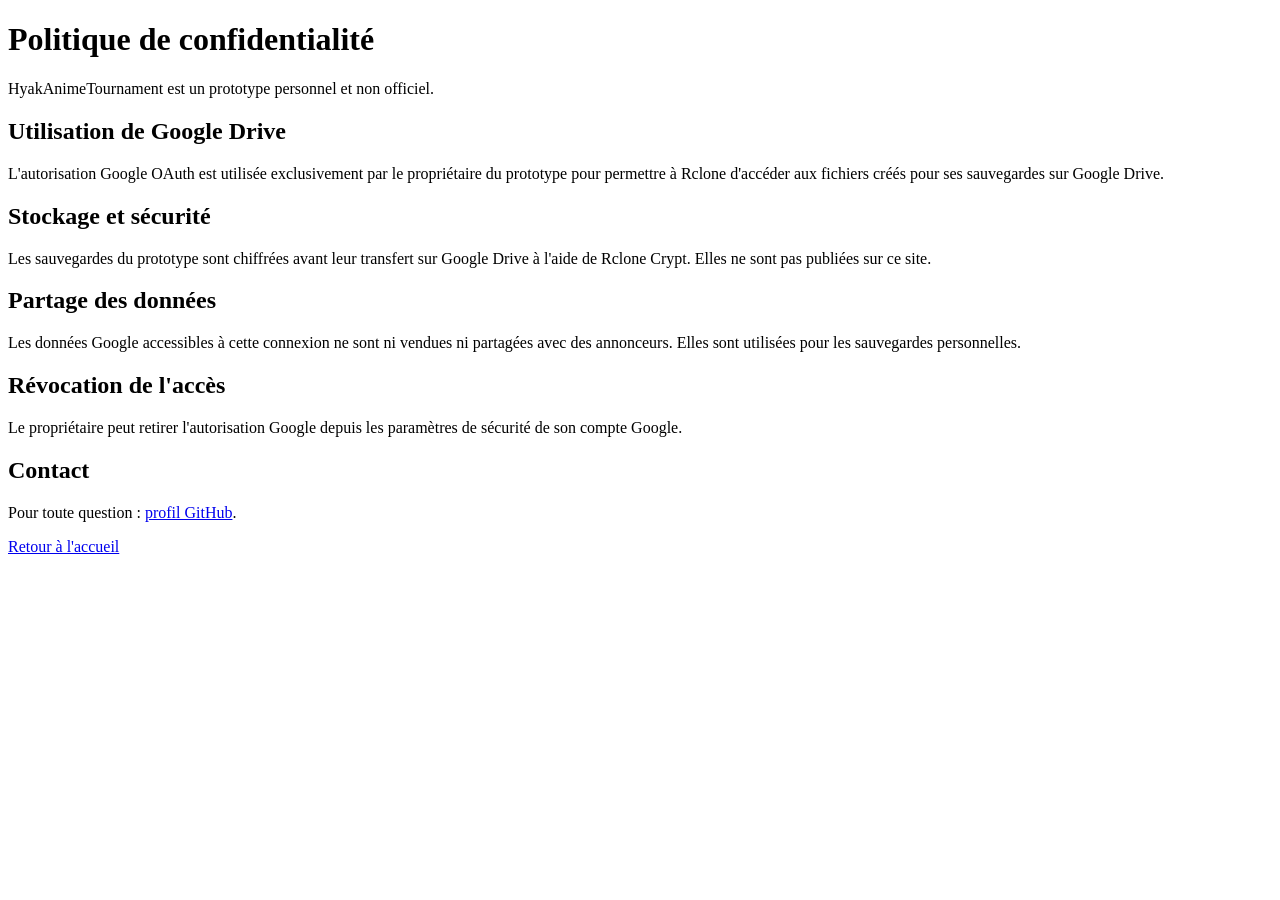
==== privacy.html @ 445efedf "Create privacy.html" ====
<!DOCTYPE html>
<html lang="fr">
<head>
  <meta charset="UTF-8">
  <meta name="viewport" content="width=device-width, initial-scale=1">
  <title>HyakAnimeTournament - Politique de confidentialité</title>
</head>
<body>
  <h1>Politique de confidentialité</h1>

  <p>HyakAnimeTournament est un prototype personnel
  et non officiel.</p>

  <h2>Utilisation de Google Drive</h2>
  <p>L'autorisation Google OAuth est utilisée
  exclusivement par le propriétaire du prototype
  pour permettre à Rclone d'accéder aux fichiers
  créés pour ses sauvegardes sur Google Drive.</p>

  <h2>Stockage et sécurité</h2>
  <p>Les sauvegardes du prototype sont chiffrées
  avant leur transfert sur Google Drive à l'aide
  de Rclone Crypt. Elles ne sont pas publiées
  sur ce site.</p>

  <h2>Partage des données</h2>
  <p>Les données Google accessibles à cette connexion
  ne sont ni vendues ni partagées avec des annonceurs.
  Elles sont utilisées pour les sauvegardes personnelles.</p>

  <h2>Révocation de l'accès</h2>
  <p>Le propriétaire peut retirer l'autorisation
  Google depuis les paramètres de sécurité
  de son compte Google.</p>

  <h2>Contact</h2>
  <p>Pour toute question :
  <a href="https://github.com/Loki-42">profil GitHub</a>.</p>

  <p><a href="index.html">Retour à l'accueil</a></p>
</body>
</html>
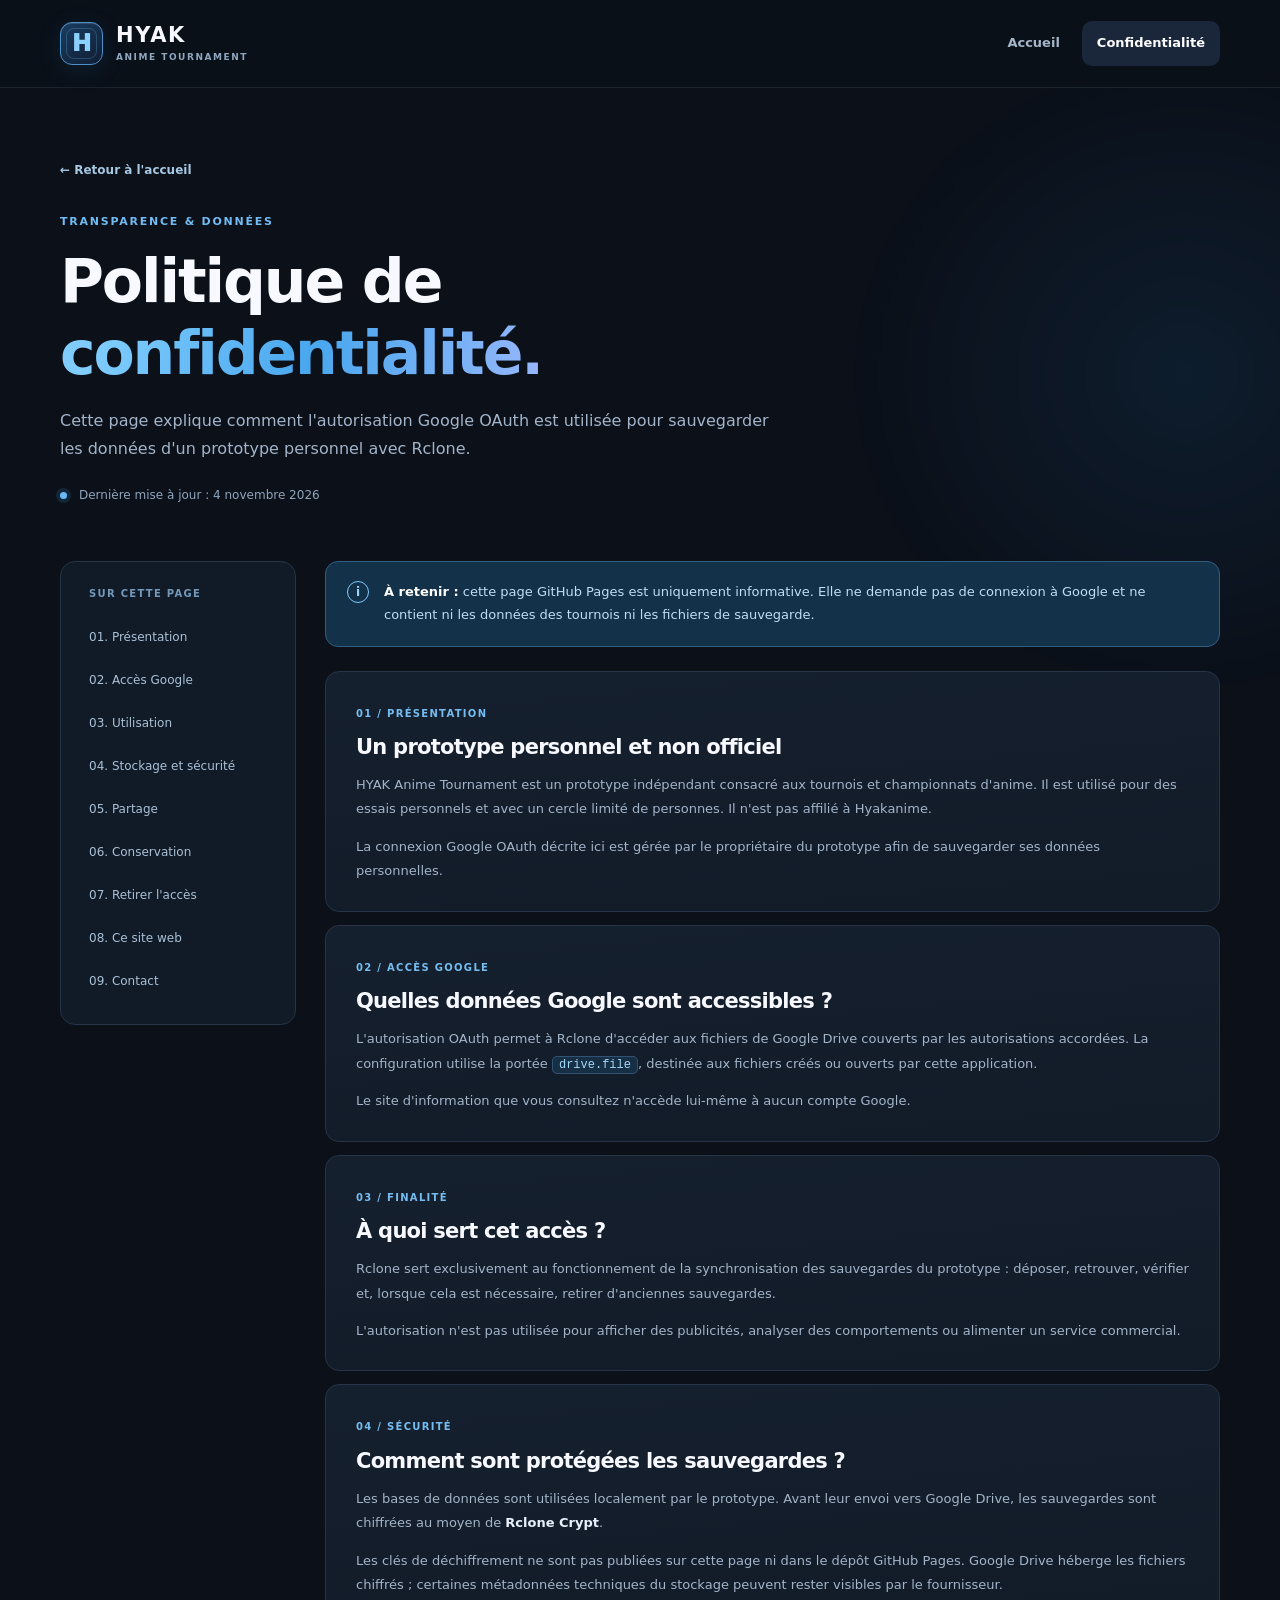
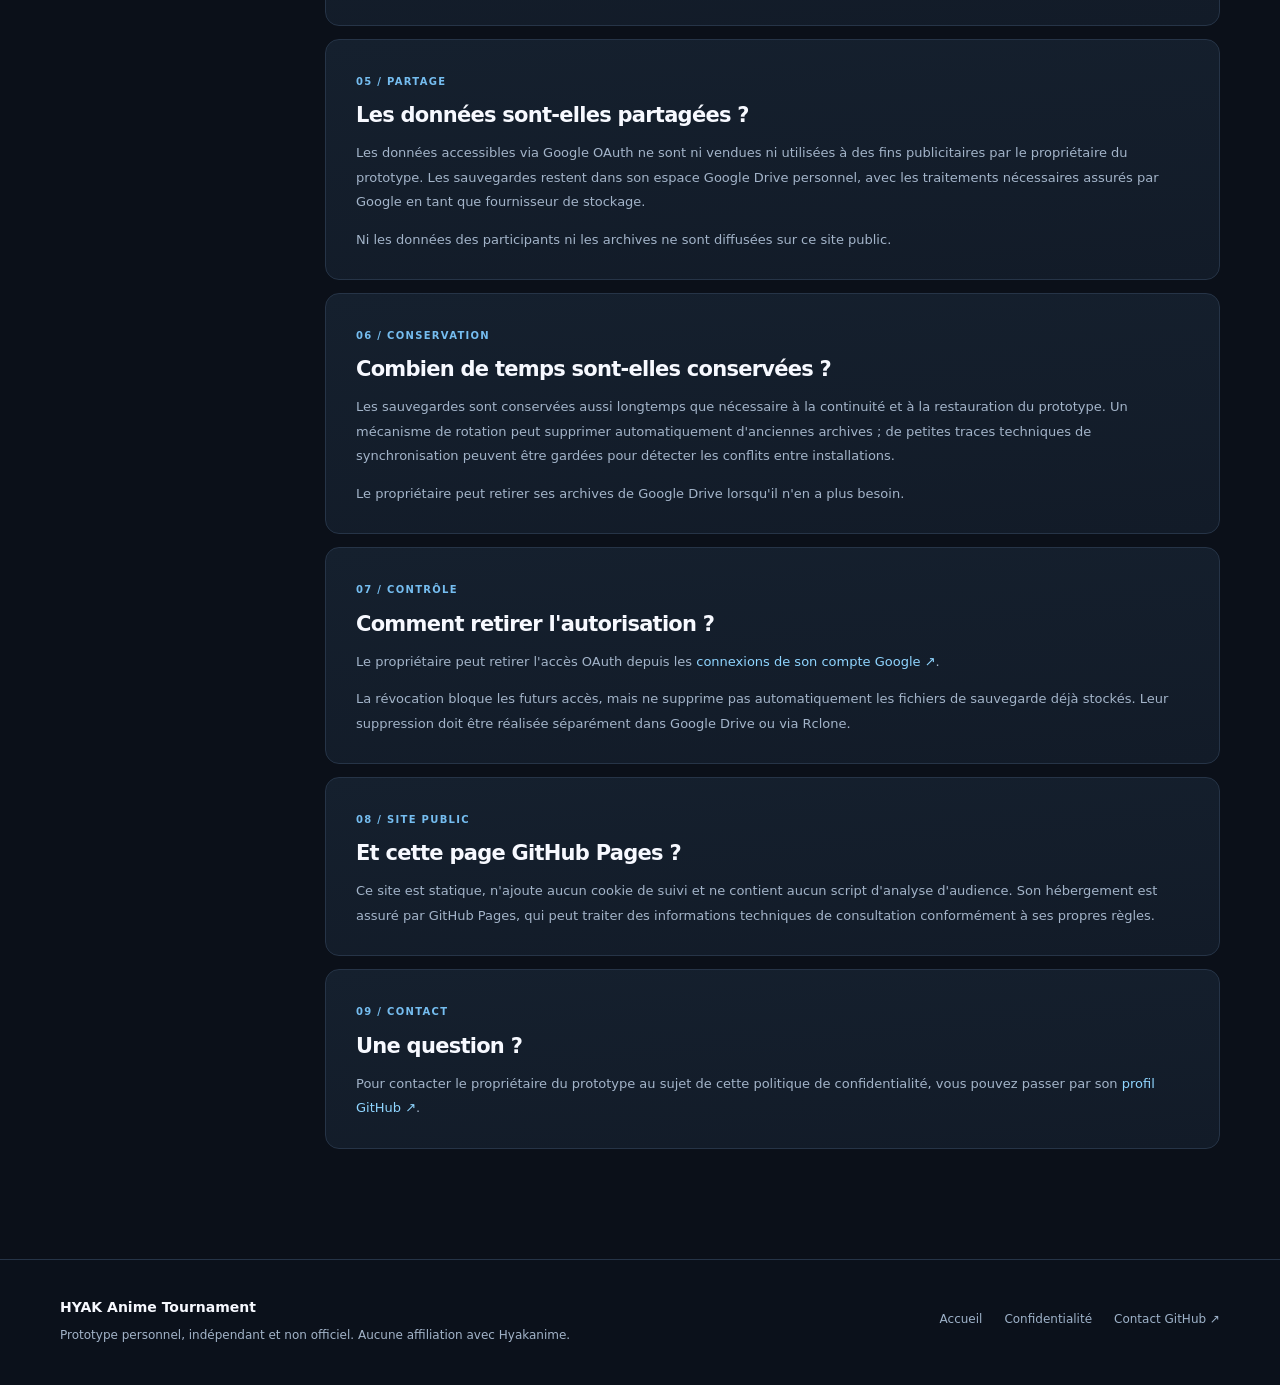
==== commit 40438660: "Add files via upload" ====
--- a/privacy.html
+++ b/privacy.html
@@ -1,43 +1,38 @@
-
-<!DOCTYPE html>
+<!doctype html>
 <html lang="fr">
 <head>
-  <meta charset="UTF-8">
+  <meta charset="utf-8">
   <meta name="viewport" content="width=device-width, initial-scale=1">
-  <title>HyakAnimeTournament - Politique de confidentialité</title>
+  <meta name="theme-color" content="#0b1019">
+  <meta name="description" content="Politique de confidentialité de HYAK Anime Tournament : utilisation de Google OAuth, Google Drive et Rclone pour les sauvegardes chiffrées d'un prototype personnel.">
+  <title>Confidentialité — HYAK Anime Tournament</title>
+  <link rel="stylesheet" href="style.css">
 </head>
 <body>
-  <h1>Politique de confidentialité</h1>
+  <a class="skip-link" href="#contenu">Aller au contenu</a>
+  <div class="ambient ambient-one" aria-hidden="true"></div>
+  <header class="site-header"><div class="container nav-content"><a href="index.html" class="brand" aria-label="HYAK Anime Tournament — Accueil"><span class="brand-mark" aria-hidden="true"><span>H</span></span><span class="brand-text"><strong>HYAK</strong><small>ANIME TOURNAMENT</small></span></a><nav class="nav-links" aria-label="Navigation principale"><a href="index.html" class="nav-link">Accueil</a><a href="privacy.html" class="nav-link is-active" aria-current="page">Confidentialité</a></nav></div></header>
 
-  <p>HyakAnimeTournament est un prototype personnel
-  et non officiel.</p>
+  <main class="container privacy-page" id="contenu">
+    <div class="privacy-heading"><a class="back-link" href="index.html">← Retour à l'accueil</a><p class="section-kicker">TRANSPARENCE & DONNÉES</p><h1>Politique de <span class="gradient-text">confidentialité.</span></h1><p>Cette page explique comment l'autorisation Google OAuth est utilisée pour sauvegarder les données d'un prototype personnel avec Rclone.</p><div class="updated-line"><span class="status-dot" aria-hidden="true"></span> Dernière mise à jour : 4 novembre 2026</div></div>
 
-  <h2>Utilisation de Google Drive</h2>
-  <p>L'autorisation Google OAuth est utilisée
-  exclusivement par le propriétaire du prototype
-  pour permettre à Rclone d'accéder aux fichiers
-  créés pour ses sauvegardes sur Google Drive.</p>
+    <div class="privacy-layout">
+      <aside class="privacy-toc" aria-label="Sommaire"><strong>SUR CETTE PAGE</strong><a href="#responsable">01. Présentation</a><a href="#donnees">02. Accès Google</a><a href="#utilisation">03. Utilisation</a><a href="#securite">04. Stockage et sécurité</a><a href="#partage">05. Partage</a><a href="#conservation">06. Conservation</a><a href="#retrait">07. Retirer l'accès</a><a href="#site">08. Ce site web</a><a href="#contact">09. Contact</a></aside>
+      <div class="privacy-sections">
+        <div class="notice"><span class="notice-icon" aria-hidden="true">i</span><p><strong>À retenir :</strong> cette page GitHub Pages est uniquement informative. Elle ne demande pas de connexion à Google et ne contient ni les données des tournois ni les fichiers de sauvegarde.</p></div>
+        <section class="policy-card" id="responsable"><span class="policy-number">01 / PRÉSENTATION</span><h2>Un prototype personnel et non officiel</h2><p>HYAK Anime Tournament est un prototype indépendant consacré aux tournois et championnats d'anime. Il est utilisé pour des essais personnels et avec un cercle limité de personnes. Il n'est pas affilié à Hyakanime.</p><p>La connexion Google OAuth décrite ici est gérée par le propriétaire du prototype afin de sauvegarder ses données personnelles.</p></section>
+        <section class="policy-card" id="donnees"><span class="policy-number">02 / ACCÈS GOOGLE</span><h2>Quelles données Google sont accessibles ?</h2><p>L'autorisation OAuth permet à Rclone d'accéder aux fichiers de Google Drive couverts par les autorisations accordées. La configuration utilise la portée <code>drive.file</code>, destinée aux fichiers créés ou ouverts par cette application.</p><p>Le site d'information que vous consultez n'accède lui-même à aucun compte Google.</p></section>
+        <section class="policy-card" id="utilisation"><span class="policy-number">03 / FINALITÉ</span><h2>À quoi sert cet accès ?</h2><p>Rclone sert exclusivement au fonctionnement de la synchronisation des sauvegardes du prototype : déposer, retrouver, vérifier et, lorsque cela est nécessaire, retirer d'anciennes sauvegardes.</p><p>L'autorisation n'est pas utilisée pour afficher des publicités, analyser des comportements ou alimenter un service commercial.</p></section>
+        <section class="policy-card" id="securite"><span class="policy-number">04 / SÉCURITÉ</span><h2>Comment sont protégées les sauvegardes ?</h2><p>Les bases de données sont utilisées localement par le prototype. Avant leur envoi vers Google Drive, les sauvegardes sont chiffrées au moyen de <strong>Rclone Crypt</strong>.</p><p>Les clés de déchiffrement ne sont pas publiées sur cette page ni dans le dépôt GitHub Pages. Google Drive héberge les fichiers chiffrés ; certaines métadonnées techniques du stockage peuvent rester visibles par le fournisseur.</p></section>
+        <section class="policy-card" id="partage"><span class="policy-number">05 / PARTAGE</span><h2>Les données sont-elles partagées ?</h2><p>Les données accessibles via Google OAuth ne sont ni vendues ni utilisées à des fins publicitaires par le propriétaire du prototype. Les sauvegardes restent dans son espace Google Drive personnel, avec les traitements nécessaires assurés par Google en tant que fournisseur de stockage.</p><p>Ni les données des participants ni les archives ne sont diffusées sur ce site public.</p></section>
+        <section class="policy-card" id="conservation"><span class="policy-number">06 / CONSERVATION</span><h2>Combien de temps sont-elles conservées ?</h2><p>Les sauvegardes sont conservées aussi longtemps que nécessaire à la continuité et à la restauration du prototype. Un mécanisme de rotation peut supprimer automatiquement d'anciennes archives ; de petites traces techniques de synchronisation peuvent être gardées pour détecter les conflits entre installations.</p><p>Le propriétaire peut retirer ses archives de Google Drive lorsqu'il n'en a plus besoin.</p></section>
+        <section class="policy-card" id="retrait"><span class="policy-number">07 / CONTRÔLE</span><h2>Comment retirer l'autorisation ?</h2><p>Le propriétaire peut retirer l'accès OAuth depuis les <a href="https://myaccount.google.com/connections" target="_blank" rel="noopener noreferrer">connexions de son compte Google ↗</a>.</p><p>La révocation bloque les futurs accès, mais ne supprime pas automatiquement les fichiers de sauvegarde déjà stockés. Leur suppression doit être réalisée séparément dans Google Drive ou via Rclone.</p></section>
+        <section class="policy-card" id="site"><span class="policy-number">08 / SITE PUBLIC</span><h2>Et cette page GitHub Pages ?</h2><p>Ce site est statique, n'ajoute aucun cookie de suivi et ne contient aucun script d'analyse d'audience. Son hébergement est assuré par GitHub Pages, qui peut traiter des informations techniques de consultation conformément à ses propres règles.</p></section>
+        <section class="policy-card" id="contact"><span class="policy-number">09 / CONTACT</span><h2>Une question ?</h2><p>Pour contacter le propriétaire du prototype au sujet de cette politique de confidentialité, vous pouvez passer par son <a href="https://github.com/Loki-42" target="_blank" rel="noopener noreferrer">profil GitHub ↗</a>.</p></section>
+      </div>
+    </div>
+  </main>
 
-  <h2>Stockage et sécurité</h2>
-  <p>Les sauvegardes du prototype sont chiffrées
-  avant leur transfert sur Google Drive à l'aide
-  de Rclone Crypt. Elles ne sont pas publiées
-  sur ce site.</p>
-
-  <h2>Partage des données</h2>
-  <p>Les données Google accessibles à cette connexion
-  ne sont ni vendues ni partagées avec des annonceurs.
-  Elles sont utilisées pour les sauvegardes personnelles.</p>
-
-  <h2>Révocation de l'accès</h2>
-  <p>Le propriétaire peut retirer l'autorisation
-  Google depuis les paramètres de sécurité
-  de son compte Google.</p>
-
-  <h2>Contact</h2>
-  <p>Pour toute question :
-  <a href="https://github.com/Loki-42">profil GitHub</a>.</p>
-
-  <p><a href="index.html">Retour à l'accueil</a></p>
+  <footer class="site-footer"><div class="container footer-inner"><div><strong>HYAK Anime Tournament</strong><p>Prototype personnel, indépendant et non officiel. Aucune affiliation avec Hyakanime.</p></div><div class="footer-links"><a href="index.html">Accueil</a><a href="privacy.html">Confidentialité</a><a href="https://github.com/Loki-42" target="_blank" rel="noopener noreferrer">Contact GitHub ↗</a></div></div></footer>
 </body>
 </html>
--- a/style.css
+++ b/style.css
@@ -0,0 +1,125 @@
+/* HYAK Anime Tournament — site d'information OAuth.
+   Design autonome inspiré de l'interface du prototype.
+   Aucune police, image, bibliothèque ou script externe. */
+:root {
+  color-scheme: dark;
+  --bg: #0b1019;
+  --surface: #131c29;
+  --surface-light: #192538;
+  --line: #263447;
+  --muted: #a3b4c9;
+  --text: #f7f9ff;
+  --accent: #46aaf3;
+  --accent-soft: #8fd5ff;
+  --radius: 18px;
+}
+*,*::before,*::after{box-sizing:border-box}
+html{scroll-behavior:smooth}
+body{margin:0;background:var(--bg);color:var(--text);font:15px/1.75 system-ui,-apple-system,"Segoe UI",Roboto,Arial,sans-serif;min-height:100vh;overflow-x:hidden}
+a{color:var(--accent-soft);text-decoration:none}
+a:hover{color:#fff}
+:focus-visible{outline:2px solid var(--accent-soft);outline-offset:4px;border-radius:3px}
+::selection{background:#21638b;color:#fff}
+.container{width:min(1160px,calc(100% - 48px));margin-inline:auto}
+.skip-link{position:absolute;top:-80px;left:16px;z-index:1000;padding:12px 16px;background:#fff;color:#09121c;border-radius:8px}
+.skip-link:focus{top:10px}
+.ambient{position:absolute;pointer-events:none;z-index:-1;filter:blur(5px)}
+.ambient-one{top:40px;right:-260px;width:710px;height:670px;background:radial-gradient(ellipse at center,rgba(33,123,192,.12),transparent 67%)}
+.ambient-two{top:730px;left:-360px;width:620px;height:520px;background:radial-gradient(ellipse at center,rgba(66,112,206,.08),transparent 67%)}
+.site-header{height:88px;border-bottom:1px solid rgba(143,177,214,.12);background:rgba(11,16,25,.88);position:relative;z-index:2}
+.nav-content{display:flex;align-items:center;justify-content:space-between;height:100%;gap:20px}
+.brand{display:inline-flex;align-items:center;gap:13px;color:var(--text)}
+.brand:hover{color:var(--text)}
+.brand-mark{width:43px;height:43px;display:grid;place-items:center;position:relative;border:1px solid #4d91cb;border-radius:12px;background:linear-gradient(145deg,#183d61,#111d32);box-shadow:inset 0 1px rgba(255,255,255,.12),0 5px 24px rgba(33,140,223,.12)}
+.brand-mark::after{content:"";position:absolute;inset:5px;border:1px solid #5b9cc455;border-radius:8px}
+.brand-mark span{color:#8bd1ff;font-weight:950;font-size:23px;line-height:1;z-index:1}
+.brand-text{display:flex;flex-direction:column;line-height:1.14;gap:4px}
+.brand-text strong{font-size:21px;letter-spacing:.08em;font-weight:880}
+.brand-text small{font-size:9px;letter-spacing:.17em;font-weight:700;color:#8fa8c1}
+.nav-links{display:flex;align-items:center;gap:7px}
+.nav-link{color:#a4b6ca;font-size:13px;font-weight:700;padding:11px 15px;border-radius:10px;transition:.2s}
+.nav-link:hover,.nav-link.is-active{color:#fff;background:#1a273a}
+.hero{display:grid;grid-template-columns:minmax(0,1.05fr) minmax(340px,.95fr);align-items:center;gap:60px}
+.hero-home{padding-top:93px;padding-bottom:100px}
+.eyebrow,.section-kicker{font-size:11px;letter-spacing:.16em;font-weight:850;color:#72bbf3}
+.eyebrow{display:flex;align-items:center;gap:9px}
+.status-dot{width:7px;height:7px;flex:none;display:inline-block;border-radius:50%;background:#68bafb;box-shadow:0 0 0 4px rgba(70,170,243,.14)}
+h1,h2,h3,p{margin-top:0}
+h1,h2,h3{line-height:1.19;letter-spacing:-.035em}
+h1{font-size:clamp(42px,5vw,68px);font-weight:830;margin:23px 0 22px}
+h2{font-size:clamp(26px,3vw,35px);font-weight:790;margin-bottom:18px}
+h3{font-size:19px;margin-bottom:12px}
+p{color:var(--muted)}
+.gradient-text{background:linear-gradient(104deg,#80cdfd 8%,#49a7ee 53%,#a1b9fd 105%);background-clip:text;-webkit-background-clip:text;color:transparent}
+.hero-lead{font-size:17px;line-height:1.85;max-width:585px}
+.hero-lead strong{color:#e1ecfa;font-weight:700}
+.hero-note{max-width:550px;font-size:13px;line-height:1.85;color:#839bb6}
+.hero-actions{display:flex;flex-wrap:wrap;gap:12px;margin-top:30px}
+.button{display:inline-flex;align-items:center;justify-content:center;gap:17px;padding:13px 19px;border-radius:11px;border:1px solid var(--line);font-size:13px;font-weight:750;transition:.2s}
+.button-primary{color:#081724;background:linear-gradient(110deg,#8bd4ff,#49a9f2);border-color:transparent;box-shadow:0 8px 27px rgba(40,151,235,.12)}
+.button-primary:hover{background:#ace2ff;color:#06101c;transform:translateY(-1px)}
+.button-outline{color:#d5e7f8;background:#151f2d}
+.button-outline:hover{border-color:#527ea3;color:#fff;background:#1a293c}
+.demo-frame{position:relative;border-radius:22px;background:#101925;border:1px solid #354860;padding:1px;box-shadow:0 35px 90px #0006,0 0 55px rgba(43,126,190,.09);transform:rotate(1.2deg)}
+.demo-frame::before{content:"";position:absolute;inset:-1px;border-radius:22px;pointer-events:none;background:linear-gradient(135deg,rgba(129,197,255,.13),transparent 45%)}
+.demo-topline{position:relative;display:flex;align-items:center;justify-content:space-between;gap:12px;border-bottom:1px solid var(--line);padding:14px 18px;font-size:9px;letter-spacing:.13em;font-weight:800;color:#8b9fb8}
+.mini-dots{display:flex;gap:5px}.mini-dots i{width:7px;height:7px;border-radius:50%;background:#3d5169;display:block}.mini-dots i:first-child{background:#d66f7b}.mini-dots i:nth-child(2){background:#d7af70}.mini-dots i:nth-child(3){background:#6dbb9b}
+.demo-live{color:#87c8ff;border:1px solid #315778;padding:4px 8px;border-radius:5px}
+.demo-inner{padding:31px 27px 26px;text-align:center}
+.demo-caption{display:flex;justify-content:space-between;gap:8px;color:#80accf;font-size:9px;letter-spacing:.1em;font-weight:800}
+.demo-inner h2{font-size:21px;margin:24px 0 25px;letter-spacing:-.02em}
+.duel-layout{display:grid;grid-template-columns:minmax(0,1fr) 34px minmax(0,1fr);gap:10px;align-items:center}
+.duel-card{padding:9px 9px 12px;background:#182334;border:1px solid #31445b;border-radius:12px}
+.poster-abstract{height:176px;display:grid;place-items:center;position:relative;overflow:hidden;border-radius:8px;isolation:isolate}
+.poster-a{background:radial-gradient(ellipse at 20% 20%,#527bac,#263f68 40%,#131e38 95%)}
+.poster-b{background:radial-gradient(ellipse at 80% 10%,#558cac,#244861 40%,#17263b 95%)}
+.poster-abstract:before,.poster-abstract:after{content:"";position:absolute;transform:rotate(35deg);border:1px solid #ffffff1b}
+.poster-abstract:before{width:170px;height:170px;border-radius:40px}
+.poster-abstract:after{width:105px;height:105px;border-radius:25px}
+.poster-ring{position:absolute;inset:-35px;z-index:-1;background:linear-gradient(140deg,transparent 35%,#ffffff18 50%,transparent 60%)}
+.poster-glyph{font-size:91px;font-weight:900;line-height:1;color:#d5ebff3d;text-shadow:0 0 45px #ffffff30}
+.versus{font-size:12px;font-weight:950;letter-spacing:-.04em;color:#80c6f6}
+.duel-name{font-size:11px;letter-spacing:.1em;font-weight:900;color:#c6dff4;margin-top:12px}
+.demo-footer{border-top:1px solid var(--line);margin-top:25px;padding-top:18px;display:flex;justify-content:space-between;align-items:center;text-align:right;gap:16px;color:#7d93ad;font-size:10px}
+.tiny-bars{display:flex;gap:3px;align-items:end}.tiny-bars i{height:7px;width:5px;background:#4c9bd2;border-radius:2px}.tiny-bars i:nth-child(2){height:12px}.tiny-bars i:nth-child(3){height:9px}.tiny-bars i:nth-child(4){height:16px}.tiny-bars i:nth-child(5){height:10px}
+.section{padding-bottom:100px}
+.section-heading{display:flex;justify-content:space-between;gap:42px;align-items:end;margin-bottom:30px}
+.section-heading h2{max-width:590px;margin-bottom:0}
+.section-heading>p{max-width:270px;font-size:13px;margin-bottom:5px}
+.section-kicker{margin-bottom:15px}
+.feature-grid{display:grid;grid-template-columns:repeat(3,minmax(0,1fr));gap:16px}
+.feature-card{background:linear-gradient(170deg,#152131,#111a26);border:1px solid var(--line);border-radius:var(--radius);padding:27px;min-height:265px;display:flex;flex-direction:column;box-shadow:0 12px 35px #0001}
+.feature-icon{width:43px;height:43px;background:#1c3650;color:#86c9fd;display:grid;place-items:center;border-radius:11px;font-size:25px;font-weight:750;margin-bottom:25px}
+.feature-card h3{margin-bottom:8px}.feature-card p{font-size:13px;line-height:1.8;margin-bottom:18px}
+.feature-index{font-size:10px;letter-spacing:.13em;color:#6485a5;font-weight:850;margin-top:auto}
+.cloud-panel{border:1px solid #335373;border-radius:21px;padding:42px;display:grid;grid-template-columns:77px 1fr;gap:28px;background:radial-gradient(circle at 100% 0,#1a3b5688,transparent 60%),linear-gradient(130deg,#182a3d,#111b29)}
+.cloud-symbol{width:67px;height:67px;display:grid;place-items:center;border-radius:17px;background:#254c6c;border:1px solid #3b7092;color:#9ed9ff}
+.cloud-copy h2{margin-bottom:16px}.cloud-copy p{font-size:14px;line-height:1.85;max-width:790px;margin-bottom:13px}.cloud-copy strong{color:#e2f0ff}
+.inline-link{display:inline-flex;align-items:center;gap:10px;color:#8fd3ff;font-weight:750;font-size:13px;margin-top:12px}
+.site-footer{border-top:1px solid var(--line);padding:34px 0 39px;background:#0b111b}
+.footer-inner{display:flex;justify-content:space-between;gap:32px;align-items:center}
+.site-footer strong{font-size:14px}.site-footer p{font-size:12px;margin:5px 0 0}.footer-links{display:flex;flex-wrap:wrap;gap:22px;font-size:12px}.footer-links a{color:#9eb2c9}
+/* Page confidentialité */
+.privacy-page{padding-top:68px;padding-bottom:110px}
+.privacy-heading{max-width:850px;margin-bottom:55px}
+.back-link{display:inline-flex;margin-bottom:31px;font-size:12px;font-weight:750;color:#a7c8e3}
+.privacy-heading h1{font-size:clamp(40px,5vw,60px);margin:12px 0 18px}
+.privacy-heading>p:not(.section-kicker){font-size:16px;max-width:730px}
+.updated-line{display:flex;align-items:center;gap:12px;color:#8ea5bd;font-size:12px;margin-top:22px}
+.privacy-layout{display:grid;grid-template-columns:236px minmax(0,1fr);gap:29px;align-items:start}
+.privacy-toc{border:1px solid var(--line);border-radius:15px;padding:23px 17px;position:sticky;top:22px;background:#111b28;display:flex;flex-direction:column;gap:4px}
+.privacy-toc strong{font-size:10px;letter-spacing:.13em;color:#7398b9;margin:0 11px 11px}
+.privacy-toc a{font-size:12px;color:#aac0d6;padding:9px 11px;border-radius:7px}.privacy-toc a:hover{color:#fff;background:#1c3146}
+.privacy-sections{display:flex;flex-direction:column;gap:13px;min-width:0}
+.notice{display:flex;gap:15px;padding:19px 21px;background:#14314a;border:1px solid #305e80;border-radius:13px;margin-bottom:11px}
+.notice-icon{width:22px;height:22px;flex:none;display:grid;place-items:center;border:1px solid #7bc9fc;border-radius:50%;font-weight:800;color:#99d7ff;font-size:12px}
+.notice p{margin:0;font-size:13px;color:#c1ddf4}.notice strong{color:#fff}
+.policy-card{scroll-margin-top:25px;background:linear-gradient(175deg,#15202e,#121b28);border:1px solid var(--line);border-radius:14px;padding:27px 30px}
+.policy-number{display:inline-block;font-size:10px;letter-spacing:.13em;font-weight:850;color:#75bdf0;margin-bottom:13px}
+.policy-card h2{font-size:21px;margin:0 0 13px}
+.policy-card p{font-size:13px;line-height:1.88;margin:0 0 13px}.policy-card p:last-child{margin-bottom:0}.policy-card strong{color:#e6f1fd}
+.policy-card code{border:1px solid #325273;color:#a2d8fa;background:#172f45;padding:1px 6px;border-radius:5px;font-size:12px}
+@media(max-width:980px){.hero{grid-template-columns:1fr;gap:42px}.hero-home{padding-top:70px}.hero-content{max-width:730px}.demo-frame{max-width:600px;width:100%;margin:0 auto;transform:none}.section-heading{align-items:start;flex-direction:column;gap:12px}.section-heading>p{max-width:700px}}
+@media(max-width:720px){.container{width:min(100% - 30px,1160px)}.site-header{height:74px}.brand-mark{width:38px;height:38px}.brand-text strong{font-size:18px}.brand-text small{font-size:8px}.nav-link{padding:8px;font-size:12px}.hero-home{padding:58px 0 73px}.hero h1{font-size:clamp(37px,9vw,53px)}.hero-lead{font-size:15px}.hero-note{font-size:12px}.feature-grid{grid-template-columns:1fr}.feature-card{min-height:0}.cloud-panel{padding:28px 23px;grid-template-columns:1fr;gap:14px}.section{padding-bottom:75px}.footer-inner{flex-direction:column;align-items:start}.privacy-page{padding-top:42px}.privacy-layout{grid-template-columns:1fr}.privacy-toc{position:static;display:none}.privacy-heading{margin-bottom:35px}.policy-card{padding:24px 20px}.nav-content{gap:8px}.demo-inner{padding:25px 17px}.demo-caption{font-size:8px}.poster-abstract{height:170px}}
+@media(max-width:390px){.brand-text small{display:none}.brand-text strong{font-size:17px}.nav-links{gap:0}.duel-layout{grid-template-columns:minmax(0,1fr) 25px minmax(0,1fr);gap:5px}.poster-abstract{height:145px}.demo-inner h2{font-size:18px}.button{width:100%}}
+@media(prefers-reduced-motion:reduce){html{scroll-behavior:auto}.button,.nav-link{transition:none}}
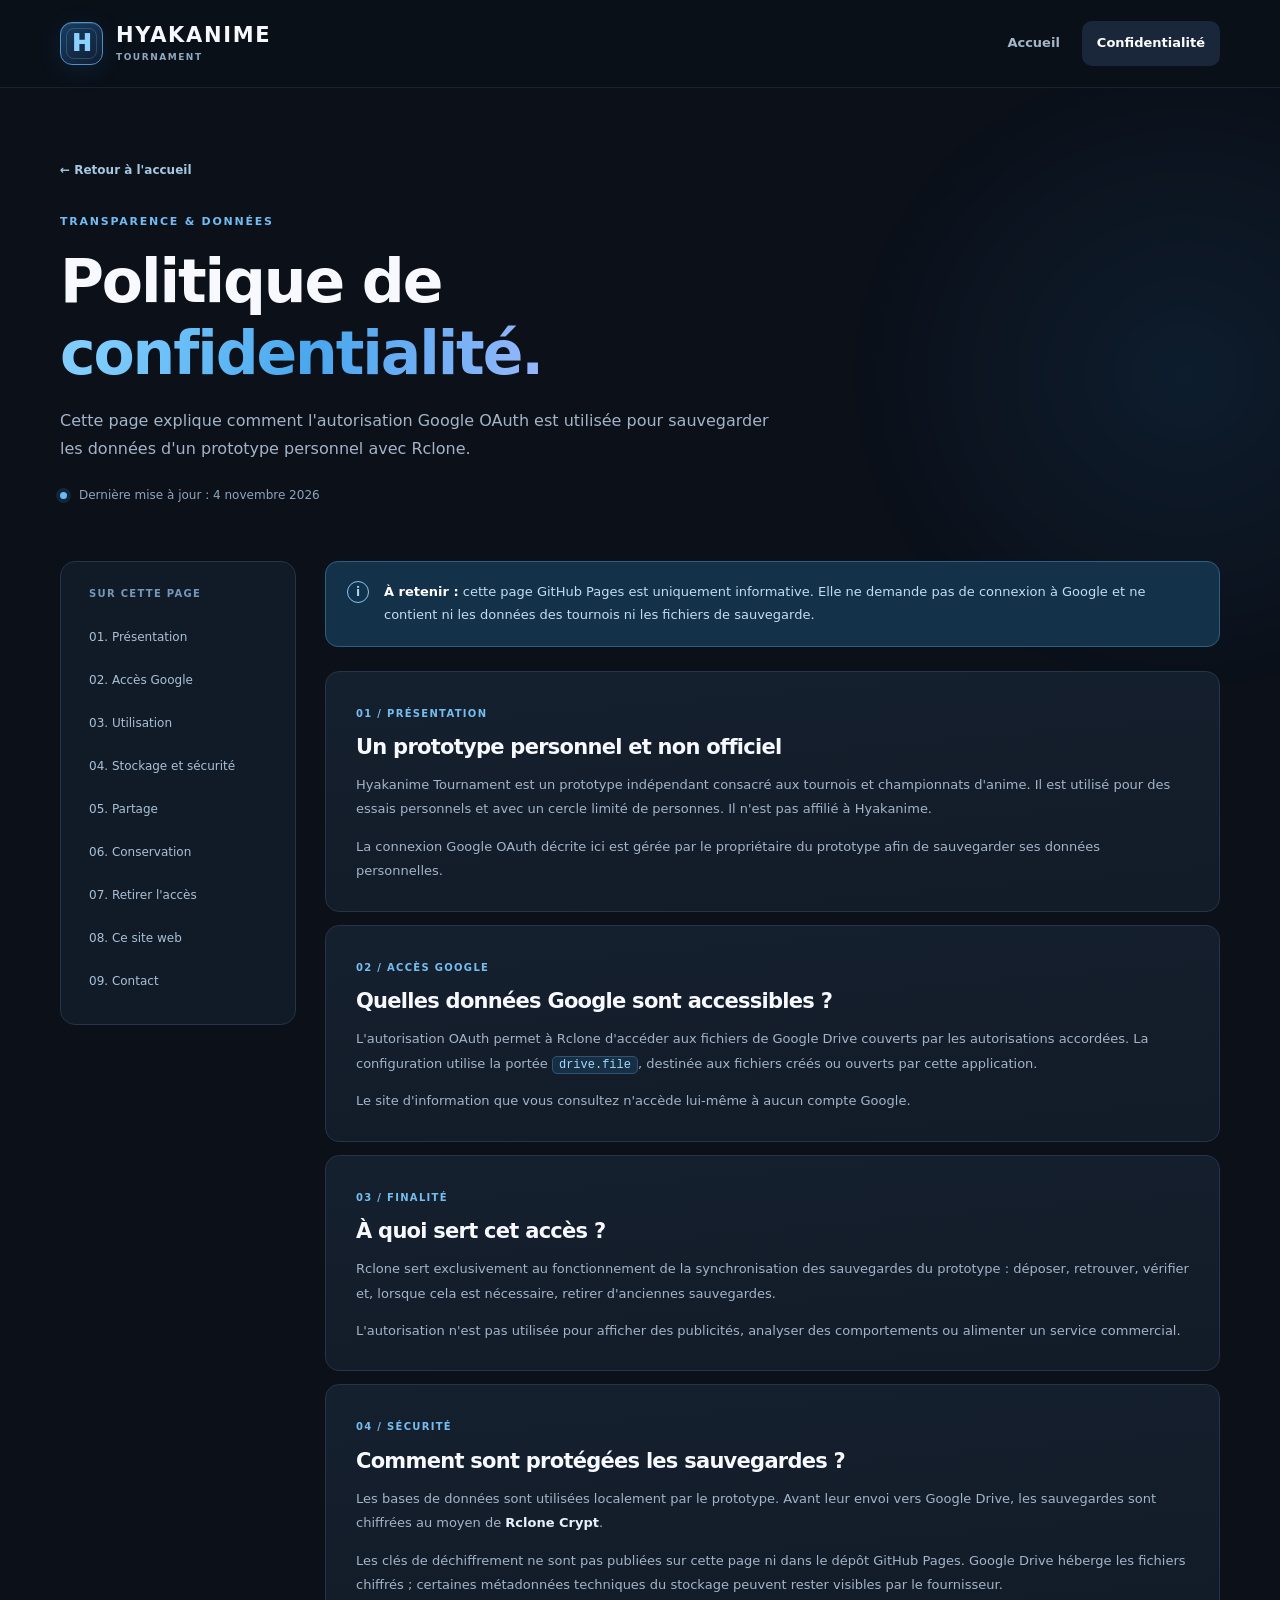
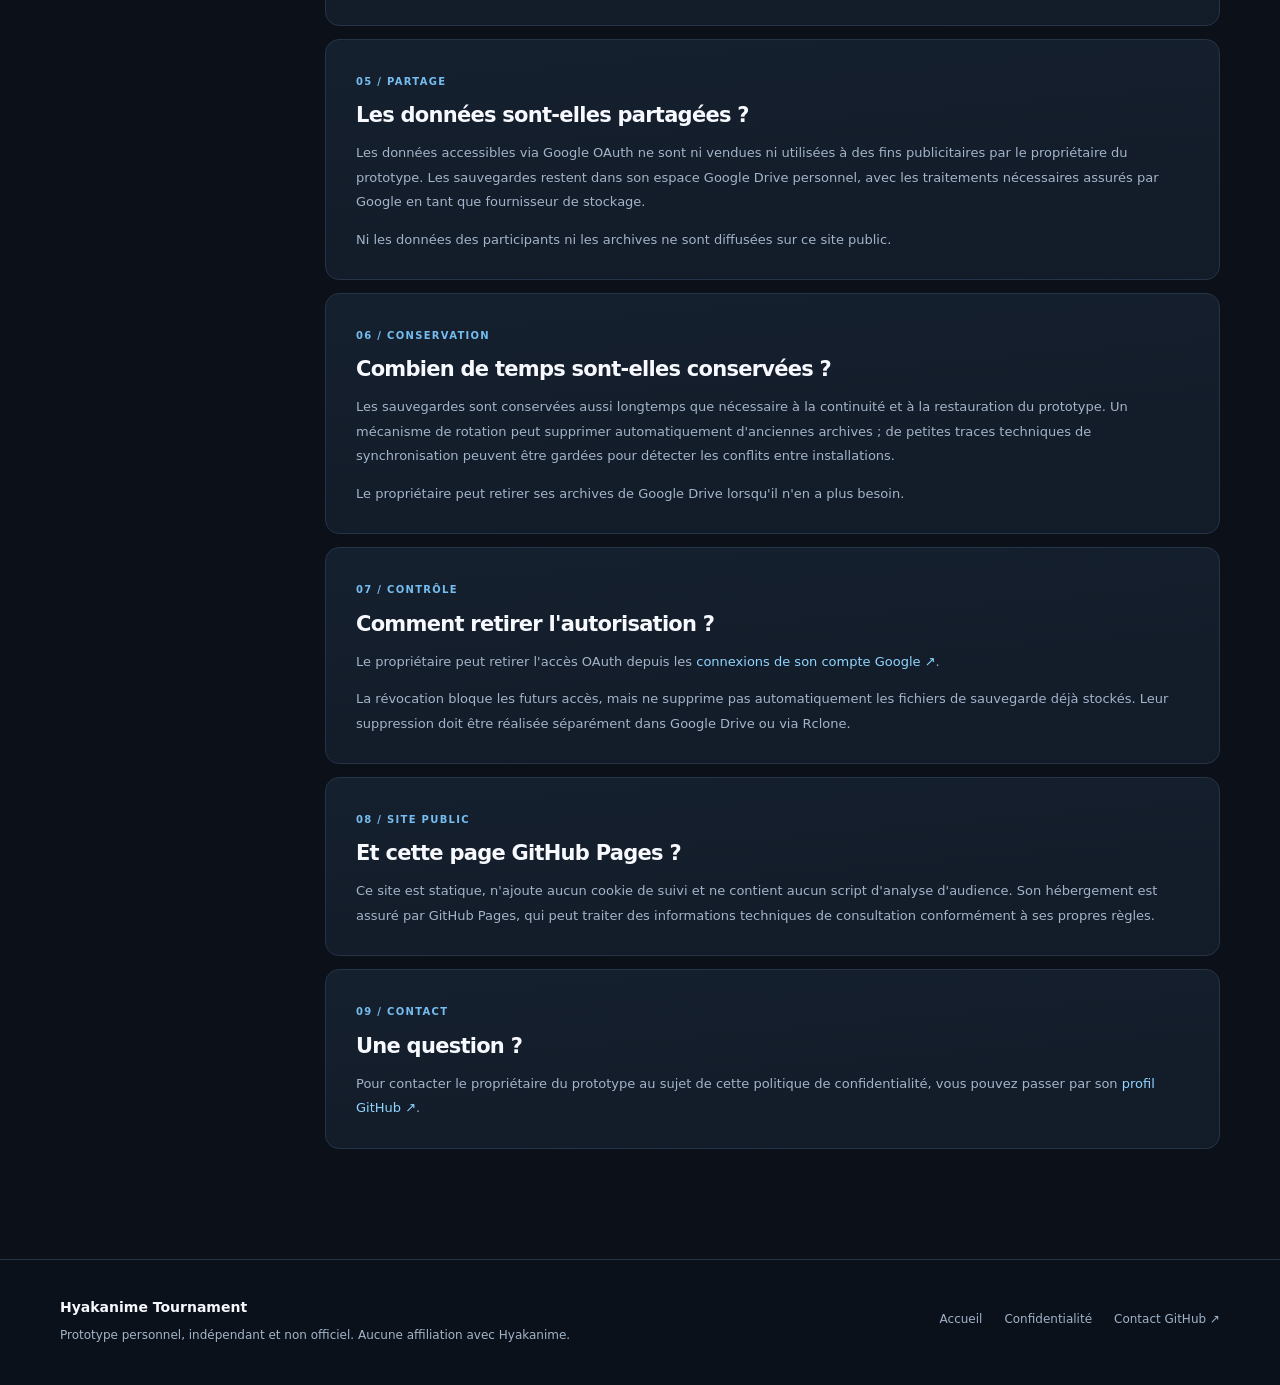
==== commit 5a5ace46: "Add files via upload" ====
--- a/privacy.html
+++ b/privacy.html
@@ -4,14 +4,14 @@
   <meta charset="utf-8">
   <meta name="viewport" content="width=device-width, initial-scale=1">
   <meta name="theme-color" content="#0b1019">
-  <meta name="description" content="Politique de confidentialité de HYAK Anime Tournament : utilisation de Google OAuth, Google Drive et Rclone pour les sauvegardes chiffrées d'un prototype personnel.">
-  <title>Confidentialité — HYAK Anime Tournament</title>
+  <meta name="description" content="Politique de confidentialité de Hyakanime Tournament : utilisation de Google OAuth, Google Drive et Rclone pour les sauvegardes chiffrées d'un prototype personnel.">
+  <title>Confidentialité — Hyakanime Tournament</title>
   <link rel="stylesheet" href="style.css">
 </head>
 <body>
   <a class="skip-link" href="#contenu">Aller au contenu</a>
   <div class="ambient ambient-one" aria-hidden="true"></div>
-  <header class="site-header"><div class="container nav-content"><a href="index.html" class="brand" aria-label="HYAK Anime Tournament — Accueil"><span class="brand-mark" aria-hidden="true"><span>H</span></span><span class="brand-text"><strong>HYAK</strong><small>ANIME TOURNAMENT</small></span></a><nav class="nav-links" aria-label="Navigation principale"><a href="index.html" class="nav-link">Accueil</a><a href="privacy.html" class="nav-link is-active" aria-current="page">Confidentialité</a></nav></div></header>
+  <header class="site-header"><div class="container nav-content"><a href="index.html" class="brand" aria-label="Hyakanime Tournament — Accueil"><span class="brand-mark" aria-hidden="true"><span>H</span></span><span class="brand-text"><strong>HYAKANIME</strong><small>TOURNAMENT</small></span></a><nav class="nav-links" aria-label="Navigation principale"><a href="index.html" class="nav-link">Accueil</a><a href="privacy.html" class="nav-link is-active" aria-current="page">Confidentialité</a></nav></div></header>
 
   <main class="container privacy-page" id="contenu">
     <div class="privacy-heading"><a class="back-link" href="index.html">← Retour à l'accueil</a><p class="section-kicker">TRANSPARENCE & DONNÉES</p><h1>Politique de <span class="gradient-text">confidentialité.</span></h1><p>Cette page explique comment l'autorisation Google OAuth est utilisée pour sauvegarder les données d'un prototype personnel avec Rclone.</p><div class="updated-line"><span class="status-dot" aria-hidden="true"></span> Dernière mise à jour : 4 novembre 2026</div></div>
@@ -20,7 +20,7 @@
       <aside class="privacy-toc" aria-label="Sommaire"><strong>SUR CETTE PAGE</strong><a href="#responsable">01. Présentation</a><a href="#donnees">02. Accès Google</a><a href="#utilisation">03. Utilisation</a><a href="#securite">04. Stockage et sécurité</a><a href="#partage">05. Partage</a><a href="#conservation">06. Conservation</a><a href="#retrait">07. Retirer l'accès</a><a href="#site">08. Ce site web</a><a href="#contact">09. Contact</a></aside>
       <div class="privacy-sections">
         <div class="notice"><span class="notice-icon" aria-hidden="true">i</span><p><strong>À retenir :</strong> cette page GitHub Pages est uniquement informative. Elle ne demande pas de connexion à Google et ne contient ni les données des tournois ni les fichiers de sauvegarde.</p></div>
-        <section class="policy-card" id="responsable"><span class="policy-number">01 / PRÉSENTATION</span><h2>Un prototype personnel et non officiel</h2><p>HYAK Anime Tournament est un prototype indépendant consacré aux tournois et championnats d'anime. Il est utilisé pour des essais personnels et avec un cercle limité de personnes. Il n'est pas affilié à Hyakanime.</p><p>La connexion Google OAuth décrite ici est gérée par le propriétaire du prototype afin de sauvegarder ses données personnelles.</p></section>
+        <section class="policy-card" id="responsable"><span class="policy-number">01 / PRÉSENTATION</span><h2>Un prototype personnel et non officiel</h2><p>Hyakanime Tournament est un prototype indépendant consacré aux tournois et championnats d'anime. Il est utilisé pour des essais personnels et avec un cercle limité de personnes. Il n'est pas affilié à Hyakanime.</p><p>La connexion Google OAuth décrite ici est gérée par le propriétaire du prototype afin de sauvegarder ses données personnelles.</p></section>
         <section class="policy-card" id="donnees"><span class="policy-number">02 / ACCÈS GOOGLE</span><h2>Quelles données Google sont accessibles ?</h2><p>L'autorisation OAuth permet à Rclone d'accéder aux fichiers de Google Drive couverts par les autorisations accordées. La configuration utilise la portée <code>drive.file</code>, destinée aux fichiers créés ou ouverts par cette application.</p><p>Le site d'information que vous consultez n'accède lui-même à aucun compte Google.</p></section>
         <section class="policy-card" id="utilisation"><span class="policy-number">03 / FINALITÉ</span><h2>À quoi sert cet accès ?</h2><p>Rclone sert exclusivement au fonctionnement de la synchronisation des sauvegardes du prototype : déposer, retrouver, vérifier et, lorsque cela est nécessaire, retirer d'anciennes sauvegardes.</p><p>L'autorisation n'est pas utilisée pour afficher des publicités, analyser des comportements ou alimenter un service commercial.</p></section>
         <section class="policy-card" id="securite"><span class="policy-number">04 / SÉCURITÉ</span><h2>Comment sont protégées les sauvegardes ?</h2><p>Les bases de données sont utilisées localement par le prototype. Avant leur envoi vers Google Drive, les sauvegardes sont chiffrées au moyen de <strong>Rclone Crypt</strong>.</p><p>Les clés de déchiffrement ne sont pas publiées sur cette page ni dans le dépôt GitHub Pages. Google Drive héberge les fichiers chiffrés ; certaines métadonnées techniques du stockage peuvent rester visibles par le fournisseur.</p></section>
@@ -33,6 +33,6 @@
     </div>
   </main>
 
-  <footer class="site-footer"><div class="container footer-inner"><div><strong>HYAK Anime Tournament</strong><p>Prototype personnel, indépendant et non officiel. Aucune affiliation avec Hyakanime.</p></div><div class="footer-links"><a href="index.html">Accueil</a><a href="privacy.html">Confidentialité</a><a href="https://github.com/Loki-42" target="_blank" rel="noopener noreferrer">Contact GitHub ↗</a></div></div></footer>
+  <footer class="site-footer"><div class="container footer-inner"><div><strong>Hyakanime Tournament</strong><p>Prototype personnel, indépendant et non officiel. Aucune affiliation avec Hyakanime.</p></div><div class="footer-links"><a href="index.html">Accueil</a><a href="privacy.html">Confidentialité</a><a href="https://github.com/Loki-42" target="_blank" rel="noopener noreferrer">Contact GitHub ↗</a></div></div></footer>
 </body>
 </html>
--- a/style.css
+++ b/style.css
@@ -1,4 +1,4 @@
-/* HYAK Anime Tournament — site d'information OAuth.
+/* Hyakanime Tournament — site d'information OAuth.
    Design autonome inspiré de l'interface du prototype.
    Aucune police, image, bibliothèque ou script externe. */
 :root {
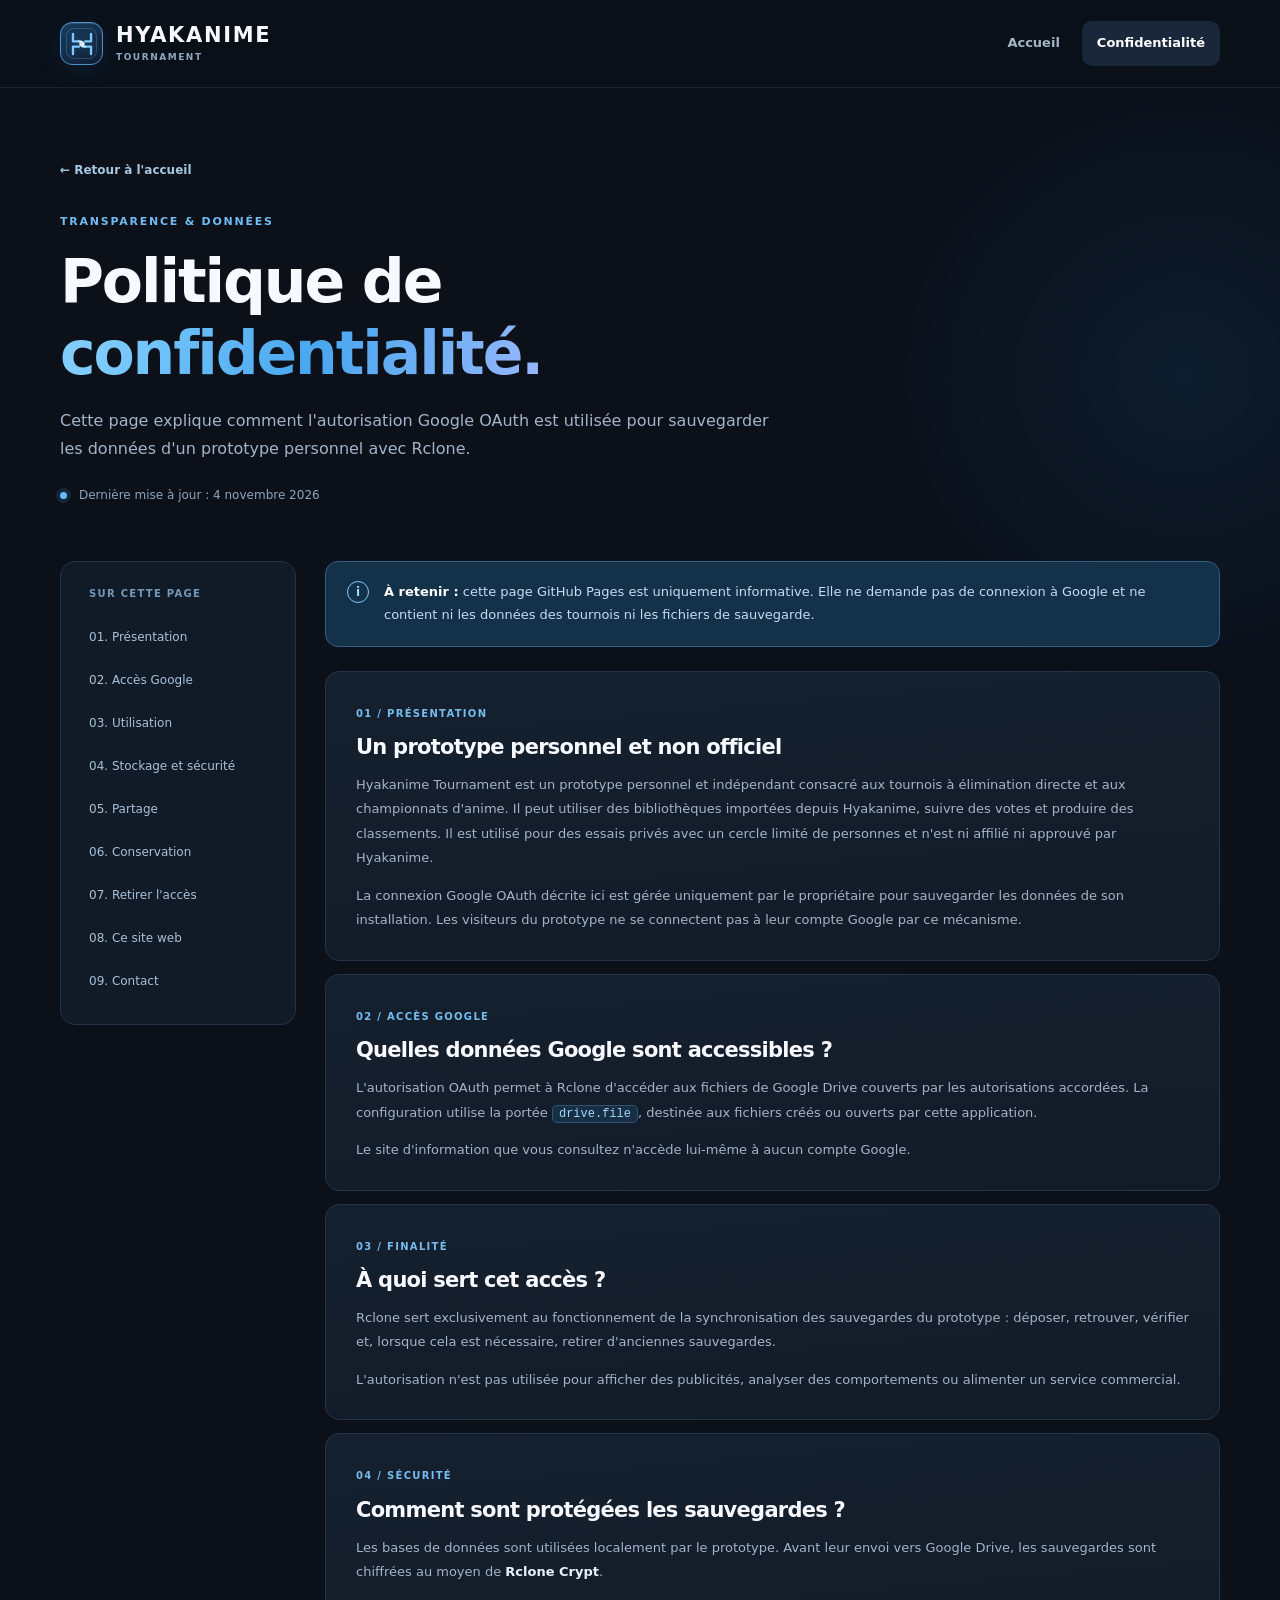
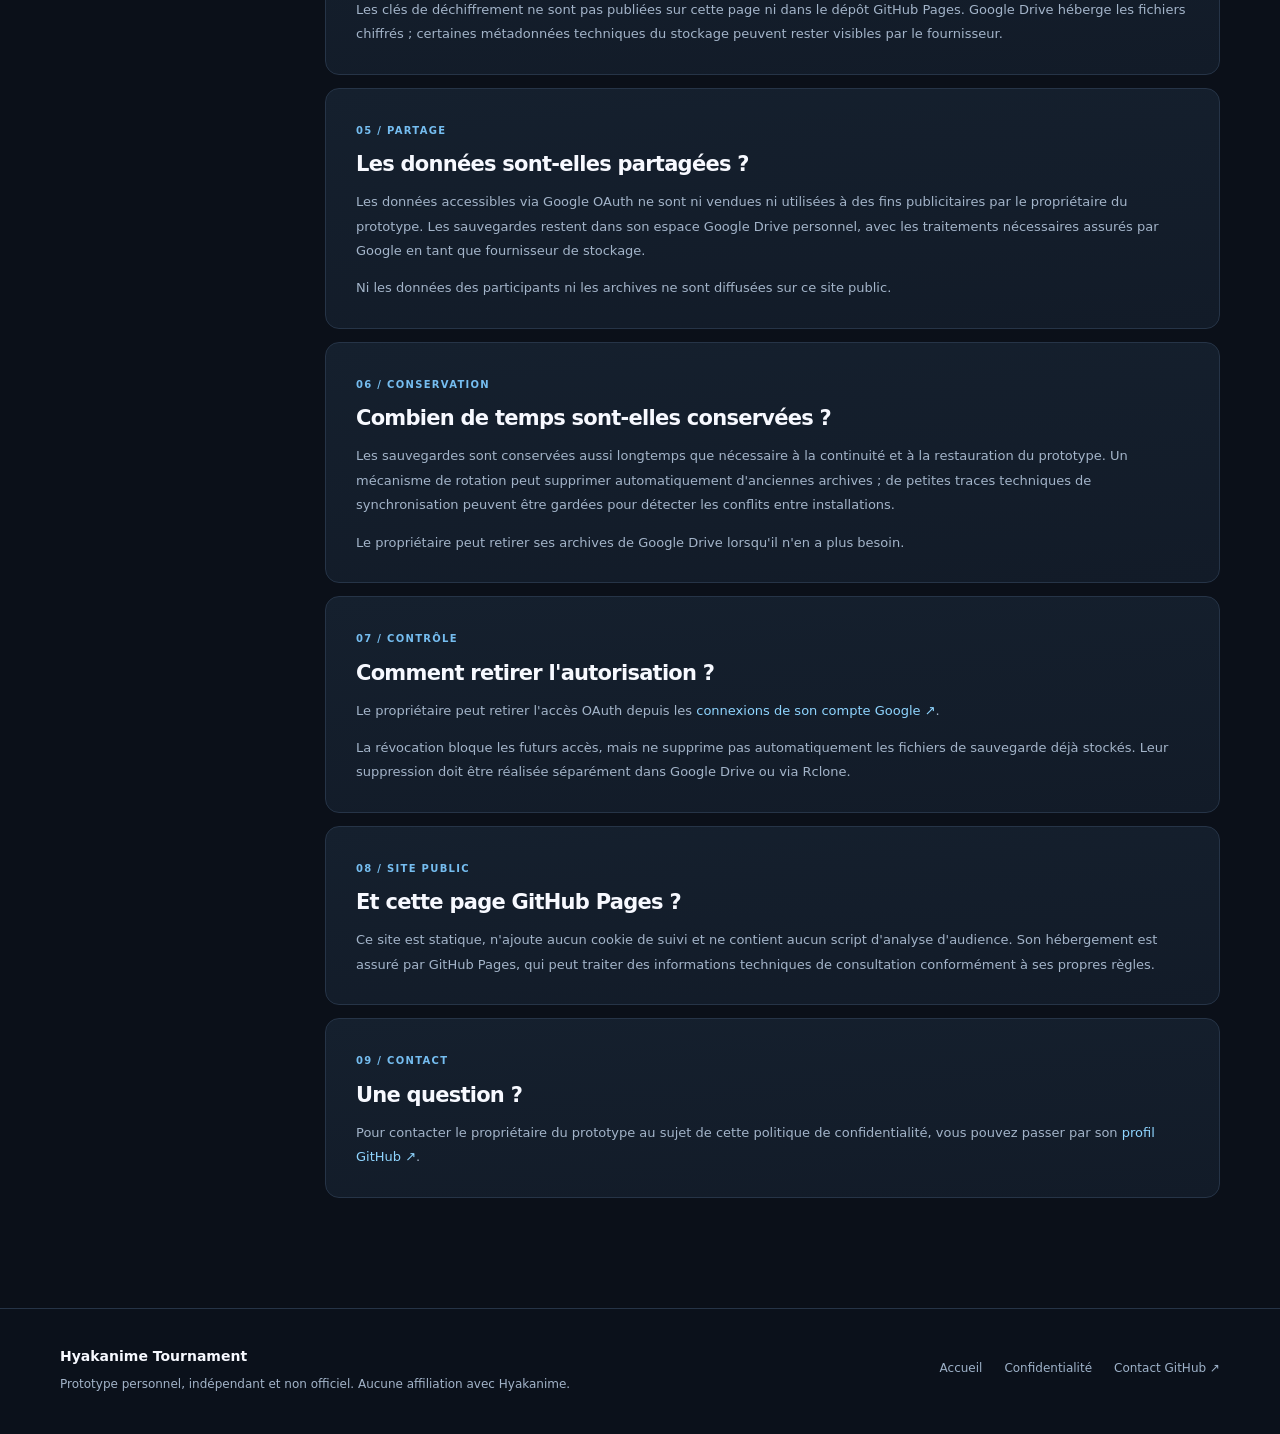
==== commit 98a7bf32: "Add files via upload" ====
--- a/privacy.html
+++ b/privacy.html
@@ -6,12 +6,22 @@
   <meta name="theme-color" content="#0b1019">
   <meta name="description" content="Politique de confidentialité de Hyakanime Tournament : utilisation de Google OAuth, Google Drive et Rclone pour les sauvegardes chiffrées d'un prototype personnel.">
   <title>Confidentialité — Hyakanime Tournament</title>
+  <link rel="icon" href="data:image/svg+xml,%3Csvg xmlns='http://www.w3.org/2000/svg' viewBox='0 0 64 64'%3E%3Crect width='64' height='64' rx='16' fill='%23132030'/%3E%3Cpath d='M15 13v14h11M15 51V37h11M49 13v14H38M49 51V37H38' fill='none' stroke='%237bc9ff' stroke-width='5' stroke-linecap='round' stroke-linejoin='round'/%3E%3Ccircle cx='32' cy='32' r='6' fill='%23d5edff'/%3E%3C/svg%3E">
   <link rel="stylesheet" href="style.css">
 </head>
 <body>
   <a class="skip-link" href="#contenu">Aller au contenu</a>
   <div class="ambient ambient-one" aria-hidden="true"></div>
-  <header class="site-header"><div class="container nav-content"><a href="index.html" class="brand" aria-label="Hyakanime Tournament — Accueil"><span class="brand-mark" aria-hidden="true"><span>H</span></span><span class="brand-text"><strong>HYAKANIME</strong><small>TOURNAMENT</small></span></a><nav class="nav-links" aria-label="Navigation principale"><a href="index.html" class="nav-link">Accueil</a><a href="privacy.html" class="nav-link is-active" aria-current="page">Confidentialité</a></nav></div></header>
+  <header class="site-header"><div class="container nav-content"><a href="index.html" class="brand" aria-label="Hyakanime Tournament — Accueil">
+        <span class="brand-mark" aria-hidden="true">
+          <svg class="brand-symbol" viewBox="0 0 64 64" fill="none" xmlns="http://www.w3.org/2000/svg">
+            <path d="M15 13v14h11M15 51V37h11M49 13v14H38M49 51V37H38" stroke="currentColor" stroke-width="4.4" stroke-linecap="round" stroke-linejoin="round"/>
+            <path d="M26 27h5M38 37h-5" stroke="#d5edff" stroke-width="3.2" stroke-linecap="round"/>
+            <circle cx="32" cy="32" r="5.2" fill="#d5edff"/>
+          </svg>
+        </span>
+        <span class="brand-text"><strong>HYAKANIME</strong><small>TOURNAMENT</small></span>
+      </a><nav class="nav-links" aria-label="Navigation principale"><a href="index.html" class="nav-link">Accueil</a><a href="privacy.html" class="nav-link is-active" aria-current="page">Confidentialité</a></nav></div></header>
 
   <main class="container privacy-page" id="contenu">
     <div class="privacy-heading"><a class="back-link" href="index.html">← Retour à l'accueil</a><p class="section-kicker">TRANSPARENCE & DONNÉES</p><h1>Politique de <span class="gradient-text">confidentialité.</span></h1><p>Cette page explique comment l'autorisation Google OAuth est utilisée pour sauvegarder les données d'un prototype personnel avec Rclone.</p><div class="updated-line"><span class="status-dot" aria-hidden="true"></span> Dernière mise à jour : 4 novembre 2026</div></div>
@@ -20,7 +30,7 @@
       <aside class="privacy-toc" aria-label="Sommaire"><strong>SUR CETTE PAGE</strong><a href="#responsable">01. Présentation</a><a href="#donnees">02. Accès Google</a><a href="#utilisation">03. Utilisation</a><a href="#securite">04. Stockage et sécurité</a><a href="#partage">05. Partage</a><a href="#conservation">06. Conservation</a><a href="#retrait">07. Retirer l'accès</a><a href="#site">08. Ce site web</a><a href="#contact">09. Contact</a></aside>
       <div class="privacy-sections">
         <div class="notice"><span class="notice-icon" aria-hidden="true">i</span><p><strong>À retenir :</strong> cette page GitHub Pages est uniquement informative. Elle ne demande pas de connexion à Google et ne contient ni les données des tournois ni les fichiers de sauvegarde.</p></div>
-        <section class="policy-card" id="responsable"><span class="policy-number">01 / PRÉSENTATION</span><h2>Un prototype personnel et non officiel</h2><p>Hyakanime Tournament est un prototype indépendant consacré aux tournois et championnats d'anime. Il est utilisé pour des essais personnels et avec un cercle limité de personnes. Il n'est pas affilié à Hyakanime.</p><p>La connexion Google OAuth décrite ici est gérée par le propriétaire du prototype afin de sauvegarder ses données personnelles.</p></section>
+        <section class="policy-card" id="responsable"><span class="policy-number">01 / PRÉSENTATION</span><h2>Un prototype personnel et non officiel</h2><p>Hyakanime Tournament est un prototype personnel et indépendant consacré aux tournois à élimination directe et aux championnats d'anime. Il peut utiliser des bibliothèques importées depuis Hyakanime, suivre des votes et produire des classements. Il est utilisé pour des essais privés avec un cercle limité de personnes et n'est ni affilié ni approuvé par Hyakanime.</p><p>La connexion Google OAuth décrite ici est gérée uniquement par le propriétaire pour sauvegarder les données de son installation. Les visiteurs du prototype ne se connectent pas à leur compte Google par ce mécanisme.</p></section>
         <section class="policy-card" id="donnees"><span class="policy-number">02 / ACCÈS GOOGLE</span><h2>Quelles données Google sont accessibles ?</h2><p>L'autorisation OAuth permet à Rclone d'accéder aux fichiers de Google Drive couverts par les autorisations accordées. La configuration utilise la portée <code>drive.file</code>, destinée aux fichiers créés ou ouverts par cette application.</p><p>Le site d'information que vous consultez n'accède lui-même à aucun compte Google.</p></section>
         <section class="policy-card" id="utilisation"><span class="policy-number">03 / FINALITÉ</span><h2>À quoi sert cet accès ?</h2><p>Rclone sert exclusivement au fonctionnement de la synchronisation des sauvegardes du prototype : déposer, retrouver, vérifier et, lorsque cela est nécessaire, retirer d'anciennes sauvegardes.</p><p>L'autorisation n'est pas utilisée pour afficher des publicités, analyser des comportements ou alimenter un service commercial.</p></section>
         <section class="policy-card" id="securite"><span class="policy-number">04 / SÉCURITÉ</span><h2>Comment sont protégées les sauvegardes ?</h2><p>Les bases de données sont utilisées localement par le prototype. Avant leur envoi vers Google Drive, les sauvegardes sont chiffrées au moyen de <strong>Rclone Crypt</strong>.</p><p>Les clés de déchiffrement ne sont pas publiées sur cette page ni dans le dépôt GitHub Pages. Google Drive héberge les fichiers chiffrés ; certaines métadonnées techniques du stockage peuvent rester visibles par le fournisseur.</p></section>
--- a/style.css
+++ b/style.css
@@ -32,7 +32,7 @@
 .brand:hover{color:var(--text)}
 .brand-mark{width:43px;height:43px;display:grid;place-items:center;position:relative;border:1px solid #4d91cb;border-radius:12px;background:linear-gradient(145deg,#183d61,#111d32);box-shadow:inset 0 1px rgba(255,255,255,.12),0 5px 24px rgba(33,140,223,.12)}
 .brand-mark::after{content:"";position:absolute;inset:5px;border:1px solid #5b9cc455;border-radius:8px}
-.brand-mark span{color:#8bd1ff;font-weight:950;font-size:23px;line-height:1;z-index:1}
+.brand-symbol{width:34px;height:34px;color:#7bc9ff;position:relative;z-index:1;display:block;filter:drop-shadow(0 0 5px rgba(70,170,243,.18))}
 .brand-text{display:flex;flex-direction:column;line-height:1.14;gap:4px}
 .brand-text strong{font-size:21px;letter-spacing:.08em;font-weight:880}
 .brand-text small{font-size:9px;letter-spacing:.17em;font-weight:700;color:#8fa8c1}
@@ -99,6 +99,16 @@
 .site-footer{border-top:1px solid var(--line);padding:34px 0 39px;background:#0b111b}
 .footer-inner{display:flex;justify-content:space-between;gap:32px;align-items:center}
 .site-footer strong{font-size:14px}.site-footer p{font-size:12px;margin:5px 0 0}.footer-links{display:flex;flex-wrap:wrap;gap:22px;font-size:12px}.footer-links a{color:#9eb2c9}
+/* Présentation du fonctionnement du prototype */
+.walkthrough{padding-top:4px}
+.journey-grid{display:grid;grid-template-columns:repeat(3,minmax(0,1fr));gap:16px;position:relative}
+.journey-step{position:relative;overflow:hidden;border:1px solid var(--line);border-radius:16px;padding:26px 25px 27px;background:linear-gradient(155deg,#142436,#101925)}
+.journey-step::after{content:"";position:absolute;top:-50px;right:-45px;width:135px;height:135px;border-radius:50%;background:radial-gradient(circle,rgba(70,170,243,.12),transparent 66%);pointer-events:none}
+.journey-number{display:inline-flex;align-items:center;justify-content:center;width:48px;height:38px;background:#183852;border:1px solid #355d7b;border-radius:10px;color:#9bd9ff;font-size:15px;letter-spacing:.04em;font-weight:850;margin-bottom:27px}
+.journey-step h3{margin-bottom:10px}.journey-step p{font-size:13px;line-height:1.8;margin-bottom:0}
+.project-disclaimer{margin-top:20px;display:flex;align-items:start;gap:13px;background:rgba(23,46,67,.65);border:1px solid #30516e;border-radius:13px;padding:18px 21px}
+.disclaimer-symbol{flex:none;display:grid;place-items:center;margin-top:2px;width:23px;height:23px;border-radius:50%;border:1px solid #80cfff;color:#95d7ff;font-size:12px;font-weight:800}
+.project-disclaimer p{font-size:12.5px;line-height:1.85;margin:0}.project-disclaimer strong{color:#ecf6ff}
 /* Page confidentialité */
 .privacy-page{padding-top:68px;padding-bottom:110px}
 .privacy-heading{max-width:850px;margin-bottom:55px}
@@ -120,6 +130,8 @@
 .policy-card p{font-size:13px;line-height:1.88;margin:0 0 13px}.policy-card p:last-child{margin-bottom:0}.policy-card strong{color:#e6f1fd}
 .policy-card code{border:1px solid #325273;color:#a2d8fa;background:#172f45;padding:1px 6px;border-radius:5px;font-size:12px}
 @media(max-width:980px){.hero{grid-template-columns:1fr;gap:42px}.hero-home{padding-top:70px}.hero-content{max-width:730px}.demo-frame{max-width:600px;width:100%;margin:0 auto;transform:none}.section-heading{align-items:start;flex-direction:column;gap:12px}.section-heading>p{max-width:700px}}
-@media(max-width:720px){.container{width:min(100% - 30px,1160px)}.site-header{height:74px}.brand-mark{width:38px;height:38px}.brand-text strong{font-size:18px}.brand-text small{font-size:8px}.nav-link{padding:8px;font-size:12px}.hero-home{padding:58px 0 73px}.hero h1{font-size:clamp(37px,9vw,53px)}.hero-lead{font-size:15px}.hero-note{font-size:12px}.feature-grid{grid-template-columns:1fr}.feature-card{min-height:0}.cloud-panel{padding:28px 23px;grid-template-columns:1fr;gap:14px}.section{padding-bottom:75px}.footer-inner{flex-direction:column;align-items:start}.privacy-page{padding-top:42px}.privacy-layout{grid-template-columns:1fr}.privacy-toc{position:static;display:none}.privacy-heading{margin-bottom:35px}.policy-card{padding:24px 20px}.nav-content{gap:8px}.demo-inner{padding:25px 17px}.demo-caption{font-size:8px}.poster-abstract{height:170px}}
+@media(max-width:720px){.container{width:min(100% - 30px,1160px)}.site-header{height:74px}.brand-mark{width:38px;height:38px}.brand-text strong{font-size:18px}.brand-text small{font-size:8px}.nav-link{padding:8px;font-size:12px}.hero-home{padding:58px 0 73px}.hero h1{font-size:clamp(37px,9vw,53px)}.hero-lead{font-size:15px}.hero-note{font-size:12px}.feature-grid,.journey-grid{grid-template-columns:1fr}.feature-card{min-height:0}.journey-step{padding:24px}.journey-number{margin-bottom:16px}.cloud-panel{padding:28px 23px;grid-template-columns:1fr;gap:14px}.section{padding-bottom:75px}.footer-inner{flex-direction:column;align-items:start}.privacy-page{padding-top:42px}.privacy-layout{grid-template-columns:1fr}.privacy-toc{position:static;display:none}.privacy-heading{margin-bottom:35px}.policy-card{padding:24px 20px}.nav-content{gap:8px}.demo-inner{padding:25px 17px}.demo-caption{font-size:8px}.poster-abstract{height:170px}}
 @media(max-width:390px){.brand-text small{display:none}.brand-text strong{font-size:17px}.nav-links{gap:0}.duel-layout{grid-template-columns:minmax(0,1fr) 25px minmax(0,1fr);gap:5px}.poster-abstract{height:145px}.demo-inner h2{font-size:18px}.button{width:100%}}
 @media(prefers-reduced-motion:reduce){html{scroll-behavior:auto}.button,.nav-link{transition:none}}
+
+@media(max-width:440px){.brand-text strong{font-size:15px;letter-spacing:.045em}.brand-text small{font-size:8px}.brand-symbol{width:30px;height:30px}.nav-link{padding:7px 9px}.brand{gap:8px}.project-disclaimer{padding:15px}}
